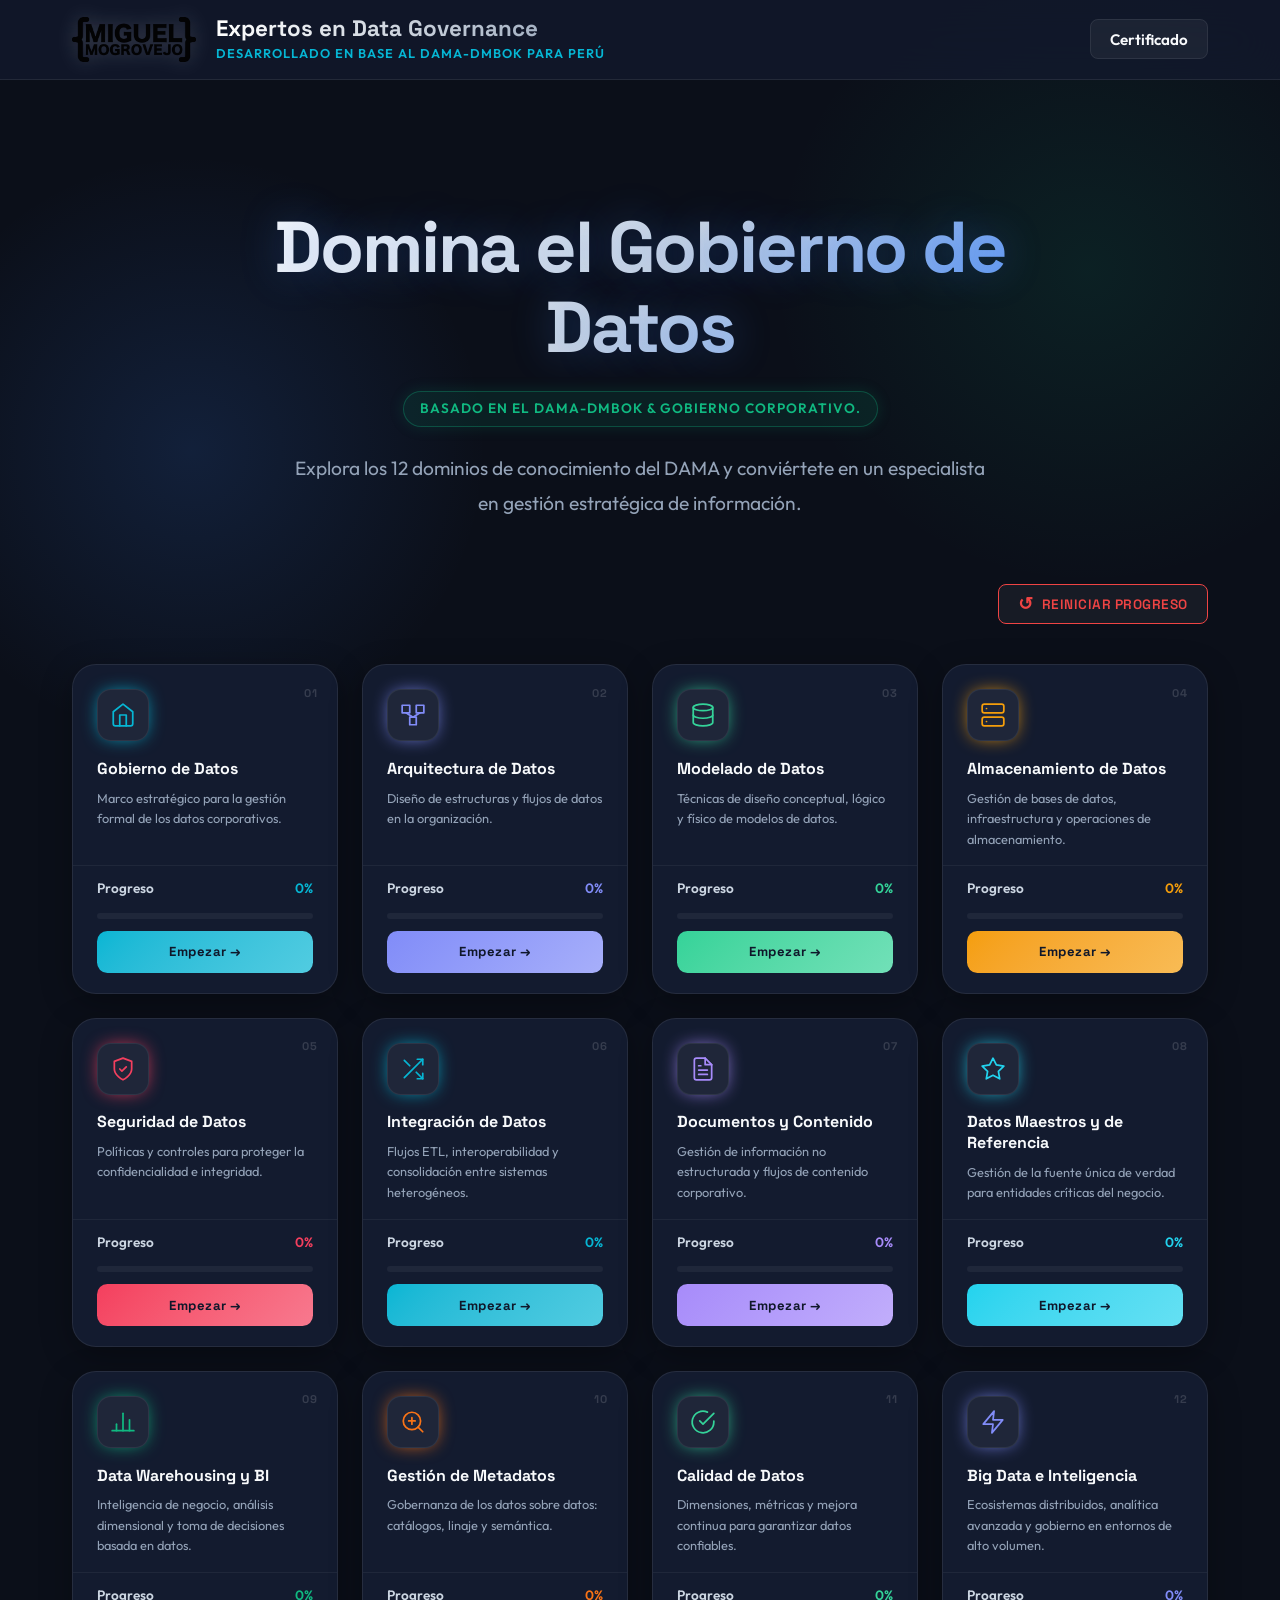
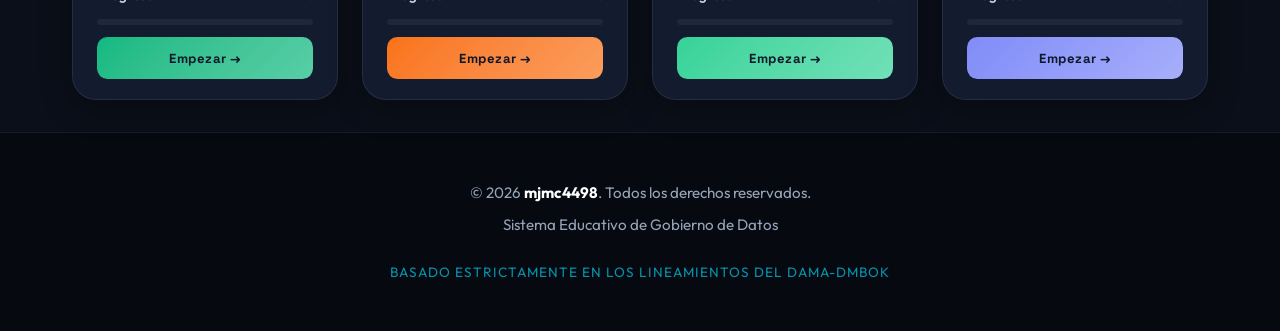
==== index.html @ 8afa9ebe "Listo" ====
<!DOCTYPE html>
<html lang="es">

<head>
    <meta charset="UTF-8">
    <meta name="viewport" content="width=device-width, initial-scale=1.0">
    <title>Gobierno de Datos - DAMA-DMBOK | Perú</title>
    <meta name="description"
        content="Aprende Gobierno de Datos basado en DAMA-DMBOK con aplicaciones en el contexto peruano.">
    <link rel="preconnect" href="https://fonts.googleapis.com">
    <link rel="preconnect" href="https://fonts.gstatic.com" crossorigin>
    <link href="https://fonts.googleapis.com/css2?family=Outfit:wght@300;400;600;700&display=swap" rel="stylesheet">
    <link rel="stylesheet" href="css/styles.css">
    <link rel="icon" href="assets/img/faveicon.png" type="image/png">
</head>

<body>
    <!-- Global Loader -->
    <div id="global-loader">
        <div class="loader-logo-wrapper">
            <div class="loader-rings"></div>
            <img src="assets/img/logotipo.png" alt="Cargando Sistema" class="loader-logo">
        </div>
        <div class="loader-text">
            Cargando <span class="loader-dot">.</span><span class="loader-dot">.</span><span class="loader-dot">.</span>
        </div>
    </div>
    <script>
        window.addEventListener('load', function() {
            setTimeout(function() {
                const loader = document.getElementById('global-loader');
                if (loader) {
                    loader.classList.add('hidden');
                    setTimeout(() => loader.style.display = 'none', 600);
                }
            }, 600);
        });
    </script>
    <header>
        <div class="header-container">
            <div class="header-logo-group">
                <img src="assets/img/logotipo.png" alt="Logo del Sistema" class="header-logo">
                <div class="header-text">
                    <h1>Expertos en Data Governance</h1>
                    <p>Desarrollado en base al DAMA-DMBOK para Perú</p>
                </div>
            </div>
            <nav class="header-nav">
                <a href="certificado.html">Certificado</a>
            </nav>
        </div>
    </header>

    <main class="container">
        <section class="hero animate-fade">
            <h1>Domina el Gobierno de Datos</h1>
            <div class="dama-badge">Basado en el DAMA-DMBOK & Gobierno Corporativo.</div>
            <p>Explora los 12 dominios de conocimiento del DAMA y conviértete en un especialista en gestión estratégica
                de información.</p>
        </section>

        <section id="cert-section" class="animate-fade"
            style="display: none; text-align: center; margin-bottom: 3rem; background: linear-gradient(135deg, #10b981, #059669); color: white; padding: 2rem; border-radius: 1rem; box-shadow: var(--shadow);">
            <h2 style="font-size: 2rem; margin-bottom: 1rem;">🎓 ¡Felicidades! Has completado el curso</h2>
            <p style="margin-bottom: 1.5rem; font-size: 1.1rem;">Has demostrado dominio en los 12 ejes del DAMA-DMBOK.
            </p>
            <a href="certificado.html" class="btn"
                style="background: white; color: #059669; font-size: 1.2rem; padding: 1rem 2rem;">Obtener mi Certificado
                Formal</a>
        </section>

        <div class="dashboard-controls"
            style="display: flex; justify-content: flex-end; margin-bottom: 1rem; animation: fadeIn 0.8s ease;">
            <button id="btn-reset-all" class="btn btn-outline"
                style="font-size: 0.85rem; padding: 0.5rem 1.2rem; border-color: #ef4444; color: #ef4444; display: flex; align-items: center; gap: 0.5rem;">
                <span style="font-size: 1.1rem;">↺</span> Reiniciar Progreso
            </button>
        </div>

        <div class="module-grid" id="moduleGrid">
            <!-- Módulos se cargarán dinámicamente o estarán aquí -->
        </div>
    </main>


    <footer>
        <div class="footer-container">
            <p>&copy; 2026 <strong>mjmc4498</strong>. Todos los derechos reservados.</p>
            <p>Sistema Educativo de Gobierno de Datos</p>
            <div class="dama-attribution">Basado estrictamente en los lineamientos del DAMA-DMBOK</div>
        </div>
    </footer>

    <script src="js/app.js"></script>
</body>

</html>
---- css/styles.css ----
@import url('https://fonts.googleapis.com/css2?family=Outfit:wght@300;400;600;800&family=Space+Grotesk:wght@400;700&display=swap');

:root {
    /* Ultra-modern Deep Tech Palette */
    --bg-main: #0b0f19;
    --bg-surface: #131b2f;
    --bg-glass: rgba(19, 27, 47, 0.7);
    --border-glass: rgba(255, 255, 255, 0.08);
    
    --text-main: #f8fafc;
    --text-muted: #94a3b8;
    
    --brand-primary: #3b82f6; /* Bright Blue */
    --brand-secondary: #06b6d4; /* Cyan */
    --brand-accent: #10b981; /* Emerald */
    --brand-glow: rgba(59, 130, 246, 0.5);
    
    --shadow-soft: 0 8px 32px 0 rgba(0, 0, 0, 0.3);
    --shadow-glow: 0 0 20px rgba(6, 182, 212, 0.2);
    
    --radius-lg: 1.5rem;
    --radius-md: 1rem;
    --radius-sm: 0.5rem;
}

* {
    margin: 0;
    padding: 0;
    box-sizing: border-box;
}

body {
    font-family: 'Outfit', sans-serif;
    background-color: var(--bg-main);
    background-image: 
        radial-gradient(circle at 15% 50%, rgba(59, 130, 246, 0.15), transparent 25%),
        radial-gradient(circle at 85% 30%, rgba(16, 185, 129, 0.1), transparent 25%);
    background-attachment: fixed;
    color: var(--text-main);
    line-height: 1.6;
    min-height: 100vh;
    display: flex;
    flex-direction: column;
    -webkit-font-smoothing: antialiased;
}

/* ================= HEADER ================= */
header {
    background: var(--bg-glass);
    backdrop-filter: blur(20px);
    -webkit-backdrop-filter: blur(20px);
    border-bottom: 1px solid var(--border-glass);
    position: sticky;
    top: 0;
    z-index: 100;
    padding: 1rem 0;
}

.header-container {
    max-width: 1200px;
    margin: 0 auto;
    padding: 0 2rem;
    display: flex;
    align-items: center;
    justify-content: space-between;
}

.header-logo-group {
    display: flex;
    align-items: center;
    gap: 1.25rem;
}

.header-logo {
    height: 45px;
    filter: drop-shadow(0 0 10px rgba(255,255,255,0.2));
}

.header-text h1 {
    font-family: 'Space Grotesk', sans-serif;
    font-size: 1.4rem;
    font-weight: 700;
    background: linear-gradient(to right, #fff, #94a3b8);
    -webkit-background-clip: text;
    background-clip: text;
    -webkit-text-fill-color: transparent;
    line-height: 1.2;
}

.header-text p {
    font-size: 0.8rem;
    color: var(--brand-secondary);
    text-transform: uppercase;
    letter-spacing: 1px;
    font-weight: 600;
}

.header-nav a {
    color: var(--text-main);
    text-decoration: none;
    font-weight: 600;
    font-size: 0.95rem;
    padding: 0.6rem 1.2rem;
    border-radius: var(--radius-sm);
    background: rgba(255,255,255,0.05);
    border: 1px solid var(--border-glass);
    transition: all 0.3s ease;
}

.header-nav a:hover {
    background: rgba(255,255,255,0.1);
    box-shadow: var(--shadow-glow);
    color: var(--brand-secondary);
    border-color: var(--brand-secondary);
}

/* ================= MAIN LAYOUT ================= */
main {
    flex: 1;
    padding-bottom: 5rem;
}

.container {
    max-width: 1200px;
    margin: 0 auto;
    padding: 2rem;
}

/* ================= HERO SECTION ================= */
.hero {
    padding: 6rem 1rem 4rem;
    text-align: center;
    max-width: 900px;
    margin: 0 auto;
    position: relative;
}

.hero h1 {
    font-family: 'Space Grotesk', sans-serif;
    font-size: 4.5rem;
    font-weight: 800;
    margin-bottom: 1.5rem;
    background: linear-gradient(135deg, #fff 0%, #cbd5e1 50%, var(--brand-primary) 100%);
    -webkit-background-clip: text;
    background-clip: text;
    -webkit-text-fill-color: transparent;
    line-height: 1.1;
    letter-spacing: -0.03em;
    text-shadow: 0 0 40px rgba(59, 130, 246, 0.3);
}

.hero p {
    font-size: 1.2rem;
    color: var(--text-muted);
    max-width: 700px;
    margin: 0 auto;
    line-height: 1.8;
}

.dama-badge {
    display: inline-block;
    padding: 0.4rem 1rem;
    background: rgba(16, 185, 129, 0.1);
    border: 1px solid rgba(16, 185, 129, 0.3);
    color: var(--brand-accent);
    border-radius: 20px;
    font-size: 0.85rem;
    font-weight: 600;
    text-transform: uppercase;
    letter-spacing: 1px;
    margin-bottom: 1.5rem;
    box-shadow: 0 0 15px rgba(16, 185, 129, 0.15);
}

/* ================= GRID & CARDS ================= */
.module-grid {
    display: grid;
    grid-template-columns: repeat(4, 1fr);
    gap: 1.5rem;
    margin-top: 2.5rem;
}

@media (max-width: 1200px) {
    .module-grid { grid-template-columns: repeat(3, 1fr); }
}

@media (max-width: 860px) {
    .module-grid { grid-template-columns: repeat(2, 1fr); }
}

@media (max-width: 540px) {
    .module-grid { grid-template-columns: 1fr; }
}

.module-card {
    background: var(--bg-surface);
    border: 1px solid var(--border-glass);
    border-radius: var(--radius-lg);
    padding: 0;
    transition: transform 0.35s cubic-bezier(0.175,0.885,0.32,1.275), box-shadow 0.35s ease, border-color 0.35s ease;
    cursor: pointer;
    box-shadow: var(--shadow-soft);
    display: flex;
    flex-direction: column;
    position: relative;
    overflow: hidden;
    z-index: 1;
}

/* Top accent line — slides in on hover, color from JS custom property */
.module-card::after {
    content: '';
    position: absolute;
    top: 0; left: 0;
    width: 100%; height: 3px;
    background: linear-gradient(90deg, var(--module-color, var(--brand-primary)), transparent);
    transform: scaleX(0);
    transform-origin: left;
    transition: transform 0.35s ease;
}

.module-card:hover {
    transform: translateY(-8px);
    border-color: rgba(255,255,255,0.12);
    box-shadow: 0 20px 40px rgba(0,0,0,0.35), 0 0 0 1px rgba(255,255,255,0.06);
}

.module-card:hover::after { transform: scaleX(1); }

/* ─── CARD BODY ─── */
.module-card-body {
    padding: 1.5rem 1.5rem 1rem;
    flex: 1;
    display: flex;
    flex-direction: column;
    position: relative;
}

/* Number badge — top-right corner */
.module-num-badge {
    position: absolute;
    top: 1.2rem; right: 1.2rem;
    font-family: 'Space Grotesk', sans-serif;
    font-size: 0.7rem;
    font-weight: 700;
    color: rgba(255,255,255,0.15);
    letter-spacing: 1px;
}

/* SVG Icon wrapper */
.module-icon-wrap {
    width: 52px; height: 52px;
    border-radius: 14px;
    display: flex;
    align-items: center;
    justify-content: center;
    margin-bottom: 1.1rem;
    background: rgba(255,255,255,0.05);
    border: 1px solid rgba(255,255,255,0.07);
    box-shadow: 0 0 18px -4px var(--module-color, #06b6d4);
    transition: box-shadow 0.3s ease;
    flex-shrink: 0;
}

.module-card:hover .module-icon-wrap {
    box-shadow: 0 0 28px -4px var(--module-color, #06b6d4);
}

.module-icon-wrap svg {
    width: 26px; height: 26px;
    color: var(--module-color, #06b6d4);
    stroke: var(--module-color, #06b6d4);
}

/* Title & desc */
.module-card-title {
    font-family: 'Space Grotesk', sans-serif;
    font-size: 1rem;
    font-weight: 700;
    color: var(--text-main);
    margin: 0 0 0.5rem;
    line-height: 1.3;
}

.module-card-desc {
    font-size: 0.8rem;
    color: var(--text-muted);
    line-height: 1.6;
    margin: 0;
    flex: 1;
}

/* Completion badge */
.module-complete-badge {
    display: inline-flex;
    align-items: center;
    gap: 4px;
    margin-top: 0.75rem;
    background: rgba(52,211,153,0.12);
    border: 1px solid rgba(52,211,153,0.3);
    color: #34d399;
    font-size: 0.72rem;
    font-weight: 700;
    padding: 0.25rem 0.7rem;
    border-radius: 20px;
    letter-spacing: 0.5px;
    width: fit-content;
}

/* ─── CARD FOOTER ─── */
.module-card-footer {
    padding: 0.75rem 1.5rem 1.25rem;
    border-top: 1px solid rgba(255,255,255,0.05);
    display: flex;
    flex-direction: column;
    gap: 0.75rem;
}

/* Module CTA button */
.module-btn {
    display: block;
    text-align: center;
    padding: 0.65rem 1rem;
    border-radius: 0.65rem;
    font-family: 'Space Grotesk', sans-serif;
    font-size: 0.82rem;
    font-weight: 700;
    text-decoration: none;
    letter-spacing: 0.5px;
    color: #0f172a;
    background: linear-gradient(135deg, var(--module-color, #06b6d4), color-mix(in srgb, var(--module-color, #06b6d4) 70%, #fff));
    transition: opacity 0.2s, transform 0.2s;
}

.module-btn:hover { opacity: 0.9; transform: scale(0.99); }

.module-btn--done {
    background: rgba(255,255,255,0.06);
    border: 1px solid rgba(255,255,255,0.1);
    color: var(--text-muted);
}

.module-btn--done:hover { opacity: 1; background: rgba(255,255,255,0.09); }


/* Progress Bar */
.progress-container {
    margin-top: auto;
}

.progress-header {
    display: flex;
    justify-content: space-between;
    font-size: 0.85rem;
    font-weight: 600;
    color: #cbd5e1;
    margin-bottom: 0.8rem;
}

.progress-bar {
    width: 100%;
    height: 6px;
    background: rgba(255,255,255,0.05);
    border-radius: 999px;
    overflow: hidden;
    position: relative;
}

.progress-fill {
    height: 100%;
    background: linear-gradient(90deg, var(--brand-primary), var(--brand-secondary));
    width: 0%;
    transition: width 1.5s cubic-bezier(0.175, 0.885, 0.32, 1.275);
    border-radius: 999px;
    box-shadow: 0 0 10px var(--brand-glow);
}

/* ================= BUTTONS ================= */
.btn {
    display: inline-flex;
    align-items: center;
    justify-content: center;
    padding: 0.8rem 1.8rem;
    border-radius: var(--radius-sm);
    text-decoration: none;
    font-weight: 600;
    font-size: 1rem;
    transition: all 0.3s ease;
    border: none;
    cursor: pointer;
    font-family: 'Space Grotesk', sans-serif;
    text-transform: uppercase;
    letter-spacing: 0.5px;
}

.btn-primary {
    background: linear-gradient(135deg, var(--brand-primary), var(--brand-secondary));
    color: #fff;
    box-shadow: 0 4px 15px rgba(59, 130, 246, 0.4);
}

.btn-primary:hover {
    transform: translateY(-2px);
    box-shadow: 0 8px 25px rgba(6, 182, 212, 0.5);
    filter: brightness(1.1);
}

.btn-outline {
    background: rgba(255,255,255,0.05);
    border: 1px solid var(--border-glass);
    color: var(--text-main);
}

.btn-outline:hover {
    border-color: var(--brand-secondary);
    background: rgba(6, 182, 212, 0.1);
    color: var(--brand-secondary);
}

/* ================= MODULE PAGES DETAILS ================= */
.module-content {
    max-width: 900px;
    margin: -3rem auto 2rem;
    padding: 4rem;
    background: var(--bg-surface);
    border: 1px solid var(--border-glass);
    border-radius: var(--radius-lg);
    box-shadow: var(--shadow-soft);
    position: relative;
    z-index: 10;
}

.module-content h2 {
    color: var(--brand-secondary);
    font-family: 'Space Grotesk', sans-serif;
    font-size: 2rem;
    margin-top: 2rem;
    margin-bottom: 1rem;
    border-bottom: 1px solid var(--border-glass);
    padding-bottom: 0.5rem;
}

.module-content p {
    color: #cbd5e1;
    font-size: 1.1rem;
    margin-bottom: 1.5rem;
}

.module-content ul, .module-content ol {
    color: #cbd5e1;
    margin-bottom: 1.5rem;
    padding-left: 1.5rem;
    font-size: 1.1rem;
}

.module-content li {
    margin-bottom: 0.5rem;
}

.note-box {
    background: rgba(6, 182, 212, 0.1);
    border-left: 4px solid var(--brand-secondary);
    padding: 1.5rem;
    border-radius: 0 var(--radius-sm) var(--radius-sm) 0;
    margin: 2rem 0;
}

/* ================= QUIZ MODAL ================= */
.quiz-modal-overlay {
    position: fixed;
    top: 0; left: 0; width: 100%; height: 100%;
    background: rgba(11, 15, 25, 0.85);
    backdrop-filter: blur(15px);
    -webkit-backdrop-filter: blur(15px);
    display: flex;
    justify-content: center;
    align-items: center;
    z-index: 1000;
    opacity: 0;
    visibility: hidden;
    transition: all 0.4s ease;
}

.quiz-modal-overlay.active {
    opacity: 1;
    visibility: visible;
}

.quiz-modal {
    background: #1e293b;
    border: 1px solid rgba(255,255,255,0.1);
    width: 100%;
    max-width: 700px;
    border-radius: var(--radius-lg);
    padding: 3rem;
    box-shadow: 0 30px 60px rgba(0,0,0,0.5), inset 0 1px 0 rgba(255,255,255,0.1);
    transform: translateY(30px) scale(0.95);
    transition: all 0.4s cubic-bezier(0.175, 0.885, 0.32, 1.275);
    position: relative;
    max-height: 90vh;
    overflow-y: auto;
}

.quiz-modal-overlay.active .quiz-modal {
    transform: translateY(0) scale(1);
}

.quiz-header {
    text-align: center;
    margin-bottom: 2.5rem;
    padding-bottom: 1.5rem;
    border-bottom: 1px solid rgba(255,255,255,0.1);
}

.quiz-header h2 {
    font-family: 'Space Grotesk', sans-serif;
    color: #fff;
    font-size: 2rem;
    margin-bottom: 0.5rem;
}

.quiz-header p {
    color: var(--brand-secondary);
    font-weight: 600;
    text-transform: uppercase;
    font-size: 0.85rem;
    letter-spacing: 1px;
}

.quiz-progress {
    display: flex;
    justify-content: space-between;
    align-items: center;
    margin-bottom: 2rem;
    font-size: 0.95rem;
    color: var(--text-muted);
}

.quiz-dots {
    display: flex;
    gap: 0.5rem;
}

.quiz-dot {
    width: 10px; height: 10px;
    border-radius: 50%;
    background: rgba(255,255,255,0.1);
    transition: all 0.3s ease;
}

.quiz-dot.active {
    background: var(--brand-secondary);
    box-shadow: 0 0 10px var(--brand-secondary);
    transform: scale(1.3);
}

.quiz-dot.correct { background: var(--brand-accent); box-shadow: 0 0 10px var(--brand-accent); }
.quiz-dot.wrong { background: #ef4444; box-shadow: 0 0 10px #ef4444; }

.quiz-question-container {
    display: none;
    animation: fadeIn 0.5s ease;
}
.quiz-question-container.active { display: block; }

.quiz-question-container h3 {
    font-size: 1.4rem;
    color: #f8fafc;
    margin-bottom: 1.5rem;
    line-height: 1.5;
    font-weight: 400;
}

.quiz-option {
    display: block;
    padding: 1.25rem 1.5rem;
    margin-bottom: 1rem;
    border: 1px solid rgba(255,255,255,0.1);
    border-radius: var(--radius-md);
    cursor: pointer;
    transition: all 0.2s ease;
    background: rgba(0,0,0,0.2);
    font-size: 1.1rem;
    color: #cbd5e1;
}

.quiz-option:hover {
    border-color: rgba(6, 182, 212, 0.5);
    background: rgba(6, 182, 212, 0.05);
    transform: translateX(5px);
}

.quiz-option.selected {
    border-color: var(--brand-secondary);
    background: rgba(6, 182, 212, 0.15);
    color: #fff;
}

.quiz-option.correct {
    border-color: var(--brand-accent);
    background: rgba(16, 185, 129, 0.15);
    color: #10b981;
}

.quiz-option.wrong {
    border-color: #ef4444;
    background: rgba(239, 68, 68, 0.15);
    color: #ef4444;
}

.quiz-controls {
    display: flex;
    justify-content: flex-end;
    margin-top: 2rem;
    padding-top: 1.5rem;
}

.quiz-close-btn {
    position: absolute;
    top: 1.5rem; right: 1.5rem;
    font-size: 2rem;
    background: none; border: none;
    color: var(--text-muted);
    cursor: pointer;
    transition: color 0.2s;
    line-height: 1;
}

.quiz-close-btn:hover { color: #fff; }

/* ================= FOOTER ================= */
footer {
    background: #06090f;
    border-top: 1px solid var(--border-glass);
    color: var(--text-muted);
    padding: 3rem 0;
    text-align: center;
    margin-top: auto;
    font-size: 0.95rem;
}

footer .footer-container {
    max-width: 1200px;
    margin: 0 auto;
    padding: 0 2rem;
    display: flex;
    flex-direction: column;
    align-items: center;
    gap: 0.5rem;
}

footer strong {
    color: #fff;
}
footer .dama-attribution {
    color: var(--brand-secondary);
    font-size: 0.85rem;
    text-transform: uppercase;
    letter-spacing: 1px;
    margin-top: 1rem;
    opacity: 0.8;
}

/* Animations */
@keyframes fadeIn {
    from { opacity: 0; transform: translateY(15px); }
    to { opacity: 1; transform: translateY(0); }
}

.animate-fade {
    animation: fadeIn 0.8s cubic-bezier(0.175, 0.885, 0.32, 1.275) forwards;
}

/* Responsive */
@media (max-width: 768px) {
    .header-container { flex-direction: column; gap: 1rem; }
    .hero h1 { font-size: 3rem; }
    .module-content { padding: 2rem 1.5rem; margin: -2rem 1rem 2rem; }
    .quiz-modal { padding: 2rem 1.5rem; }
}

/* ================= GLOBAL LOADER ================= */
#global-loader {
    position: fixed;
    inset: 0;
    z-index: 99999;
    background: var(--bg-main);
    display: flex;
    flex-direction: column;
    align-items: center;
    justify-content: center;
    transition: opacity 0.6s ease, visibility 0.6s ease;
}

#global-loader.hidden {
    opacity: 0;
    visibility: hidden;
}

.loader-logo-wrapper {
    position: relative;
    width: 120px;
    height: 120px;
    display: flex;
    align-items: center;
    justify-content: center;
    margin-bottom: 2rem;
}

.loader-logo {
    max-width: 100%;
    max-height: 100%;
    object-fit: contain;
    position: relative;
    z-index: 2;
    animation: floatLogo 3s ease-in-out infinite;
}

/* Pulsing rings around the logo */
.loader-rings {
    position: absolute;
    inset: -20px;
    border-radius: 50%;
    border: 2px solid transparent;
    border-top-color: var(--brand-secondary);
    border-bottom-color: var(--brand-primary);
    animation: spinRings 2s linear infinite;
    z-index: 1;
}

.loader-rings::before {
    content: '';
    position: absolute;
    inset: 10px;
    border-radius: 50%;
    border: 2px solid transparent;
    border-left-color: var(--brand-accent);
    border-right-color: var(--brand-secondary);
    animation: spinRings 1.5s linear infinite reverse;
}

.loader-text {
    font-family: 'Space Grotesk', sans-serif;
    font-size: 1.2rem;
    font-weight: 700;
    color: var(--text-main);
    letter-spacing: 2px;
    text-transform: uppercase;
    display: flex;
    align-items: center;
    gap: 4px;
}

.loader-dot {
    animation: blinkDot 1.4s infinite;
    opacity: 0;
}

.loader-dot:nth-child(2) { animation-delay: 0.2s; }
.loader-dot:nth-child(3) { animation-delay: 0.4s; }

@keyframes floatLogo {
    0%, 100% { transform: translateY(0); filter: drop-shadow(0 0 10px rgba(6,182,212,0.3)); }
    50% { transform: translateY(-10px); filter: drop-shadow(0 0 20px rgba(59,130,246,0.6)); }
}

@keyframes spinRings {
    0% { transform: rotate(0deg); }
    100% { transform: rotate(360deg); }
}

@keyframes blinkDot {
    0%, 100% { opacity: 0; }
    50% { opacity: 1; }
}
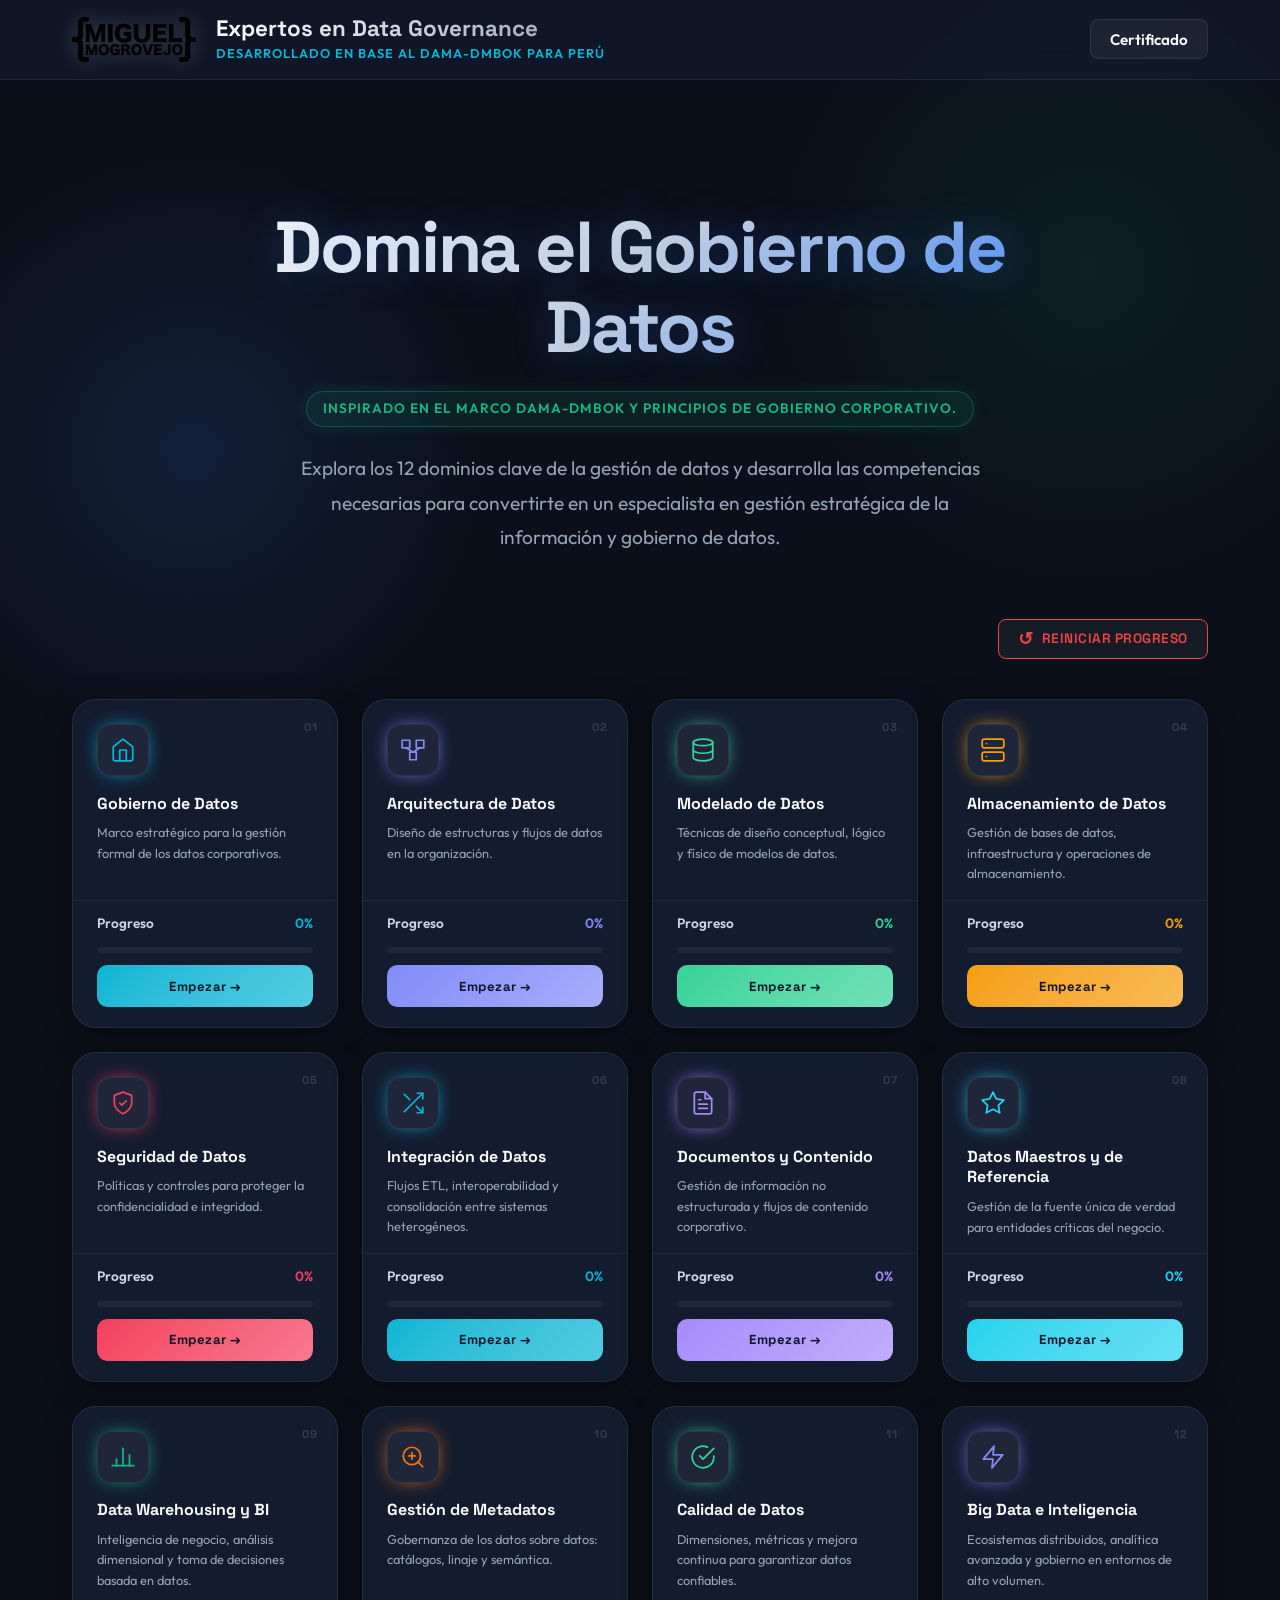
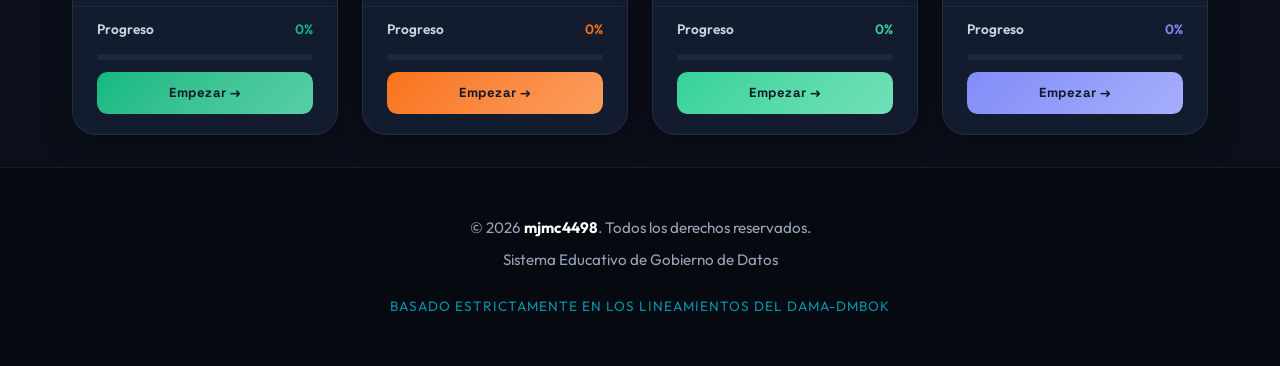
==== commit 6e715ded: "Listo" ====
--- a/index.html
+++ b/index.html
@@ -26,8 +26,8 @@
         </div>
     </div>
     <script>
-        window.addEventListener('load', function() {
-            setTimeout(function() {
+        window.addEventListener('load', function () {
+            setTimeout(function () {
                 const loader = document.getElementById('global-loader');
                 if (loader) {
                     loader.classList.add('hidden');
@@ -54,9 +54,9 @@
     <main class="container">
         <section class="hero animate-fade">
             <h1>Domina el Gobierno de Datos</h1>
-            <div class="dama-badge">Basado en el DAMA-DMBOK & Gobierno Corporativo.</div>
-            <p>Explora los 12 dominios de conocimiento del DAMA y conviértete en un especialista en gestión estratégica
-                de información.</p>
+            <div class="dama-badge">Inspirado en el marco DAMA-DMBOK y principios de Gobierno Corporativo.</div>
+            <p>Explora los 12 dominios clave de la gestión de datos y desarrolla las competencias necesarias para
+                convertirte en un especialista en gestión estratégica de la información y gobierno de datos.</p>
         </section>
 
         <section id="cert-section" class="animate-fade"
